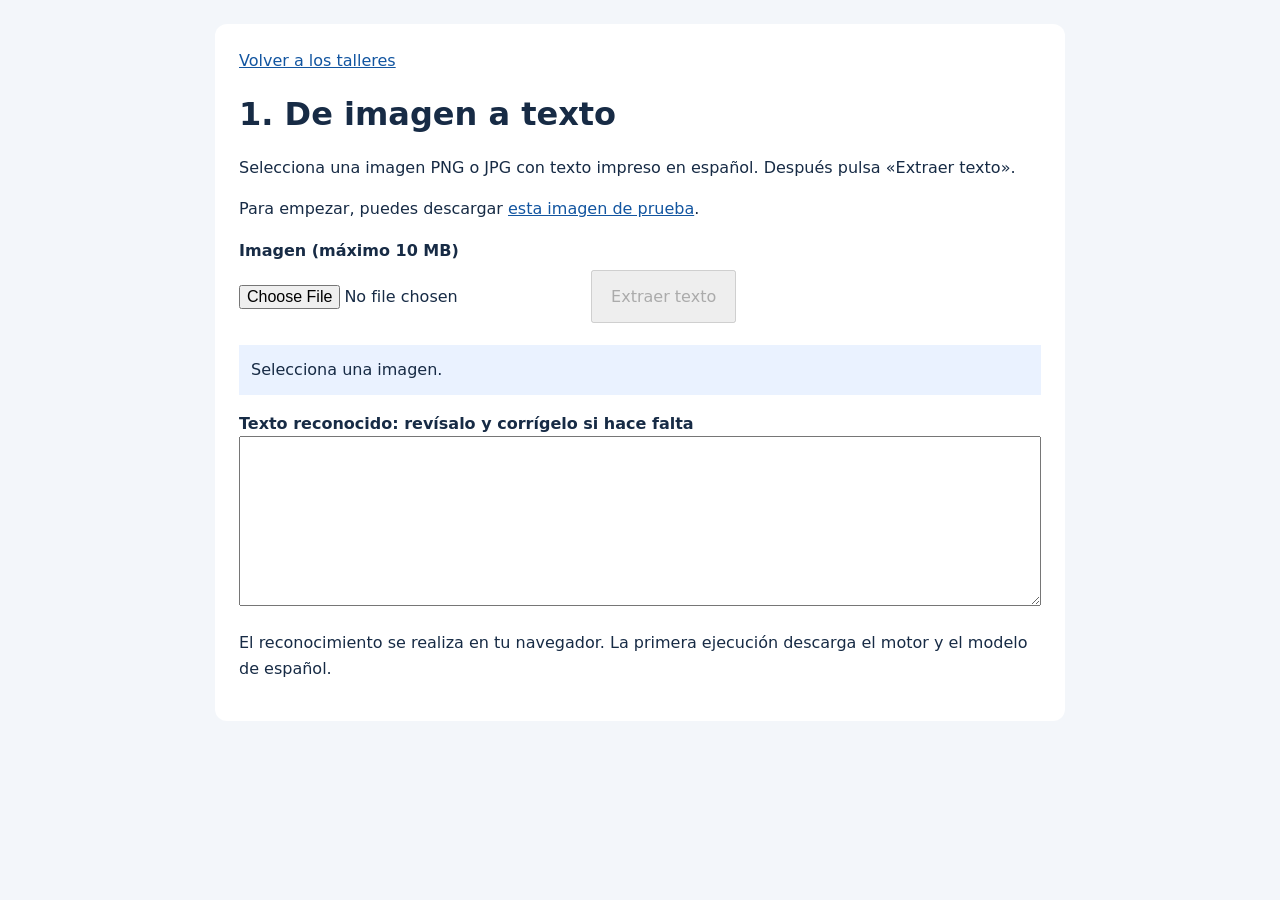
==== 01-ocr/index.html @ 95623c6a "Añade tres minitalleres guiados de IA local para DWEC" ====
<!doctype html>
<html lang="es">
<head>
  <meta charset="utf-8">
  <meta name="viewport" content="width=device-width, initial-scale=1">
  <title>Taller 1 · OCR</title>
  <link rel="stylesheet" href="../estilos.css">
  <script src="app.js" defer></script>
</head>
<body><main>
  <a href="../">Volver a los talleres</a>
  <h1>1. De imagen a texto</h1>
  <p>Selecciona una imagen PNG o JPG con texto impreso en español. Después pulsa «Extraer texto».</p>
  <p>Para empezar, puedes descargar <a href="ejemplo.png" download>esta imagen de prueba</a>.</p>
  <label for="imagen">Imagen (máximo 10 MB)</label>
  <input id="imagen" type="file" accept="image/png,image/jpeg,image/webp">
  <img id="vista" alt="Vista previa de la imagen seleccionada" hidden>
  <button id="extraer" disabled>Extraer texto</button>
  <p id="estado" class="estado" role="status">Selecciona una imagen.</p>
  <label for="resultado">Texto reconocido: revísalo y corrígelo si hace falta</label>
  <textarea id="resultado" spellcheck="true"></textarea>
  <p>El reconocimiento se realiza en tu navegador. La primera ejecución descarga el motor y el modelo de español.</p>
</main></body>
</html>
---- estilos.css ----
:root { font-family: system-ui, sans-serif; color: #172b45; background: #f3f6fa; }
body { max-width: 850px; margin: auto; padding: 24px; line-height: 1.6; }
main { background: white; padding: 24px; border-radius: 12px; }
h1 { line-height: 1.2; }
a { color: #1255a0; }
button, input, textarea { font: inherit; }
button { padding: 12px 18px; margin: 6px 6px 6px 0; cursor: pointer; }
button:disabled { cursor: wait; }
:focus-visible { outline: 3px solid #a04400; outline-offset: 3px; }
label { display: block; font-weight: bold; margin-top: 16px; }
textarea { box-sizing: border-box; width: 100%; min-height: 170px; padding: 12px; }
input { max-width: 100%; }
video, img { display: block; max-width: 100%; max-height: 360px; margin: 12px 0; }
audio { max-width: 100%; }
.estado { padding: 12px; background: #eaf2ff; min-height: 1.6em; }
.tarjeta { border: 2px solid #bbc9da; padding: 20px; font-size: 1.3rem; }
code { background: #eef1f5; padding: 2px 5px; }
[hidden] { display: none !important; }
@media (max-width: 500px) { body { padding: 12px; } main { padding: 16px; } }
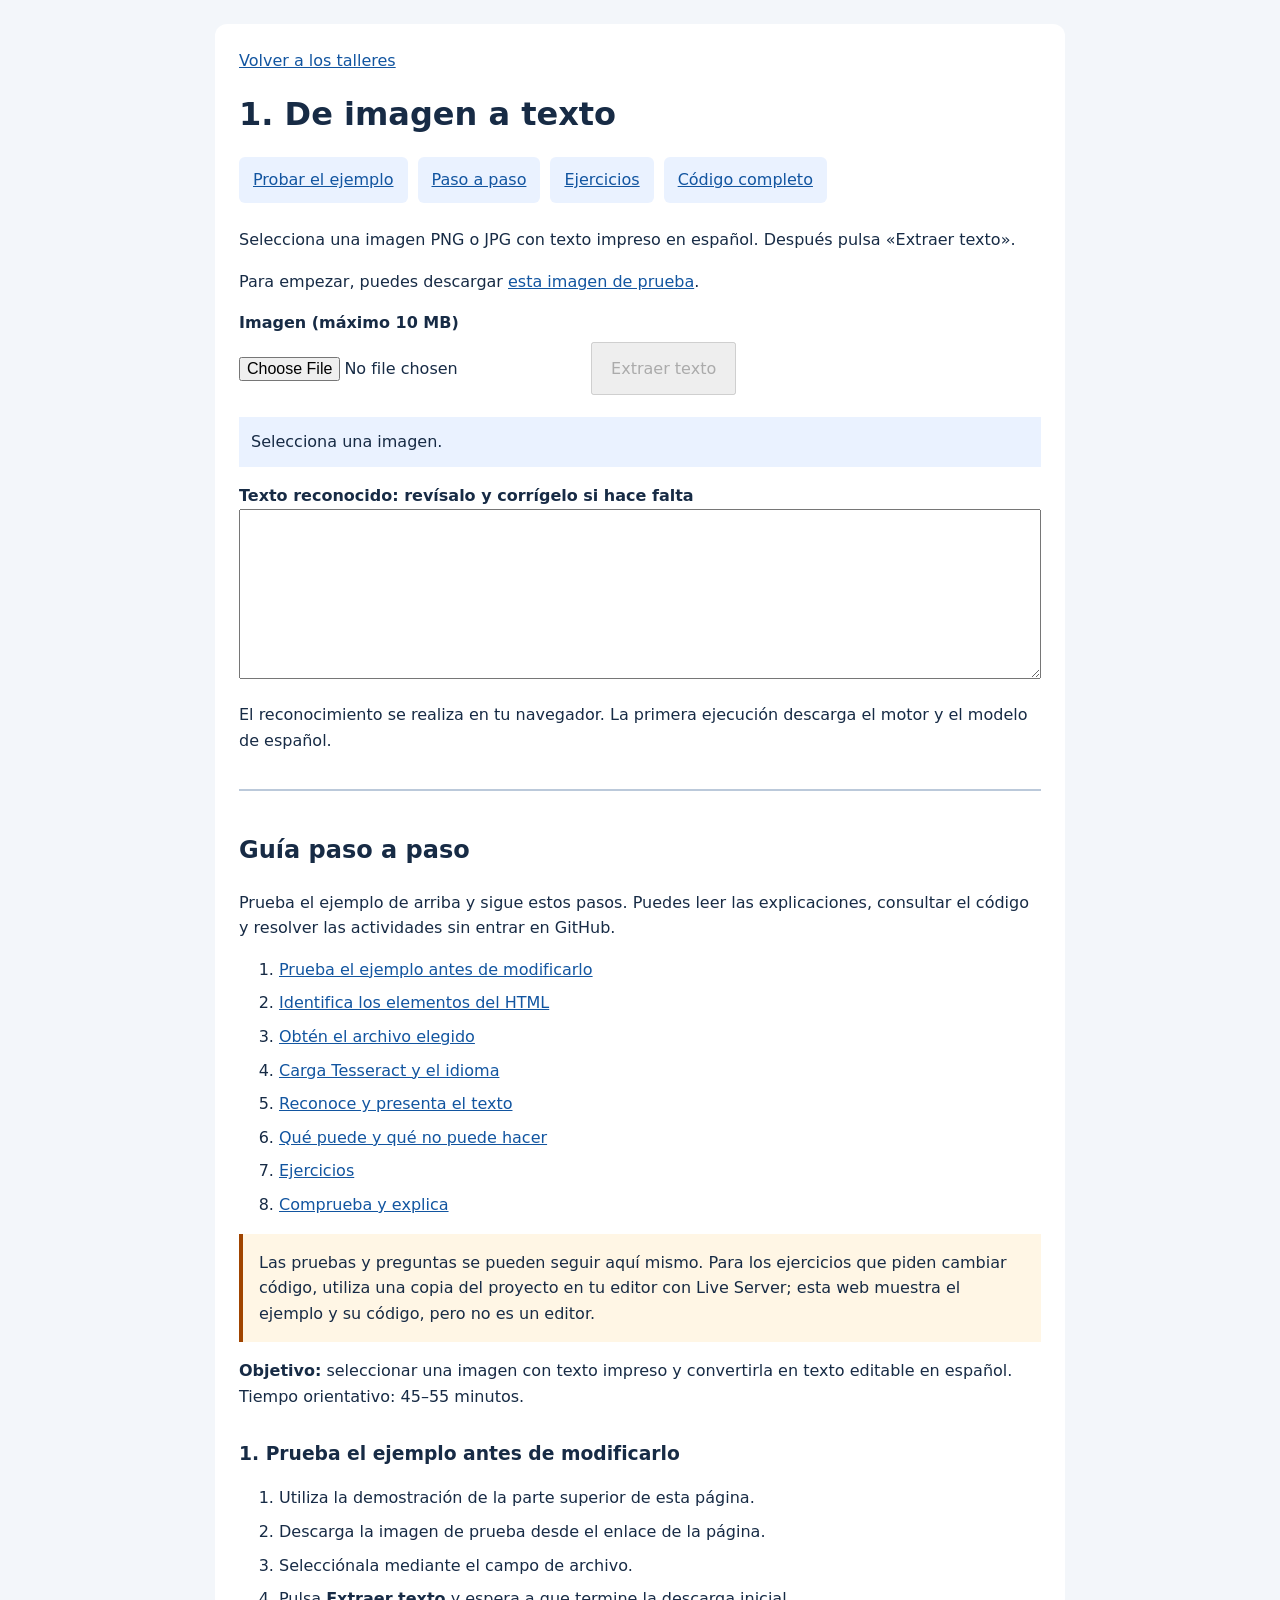
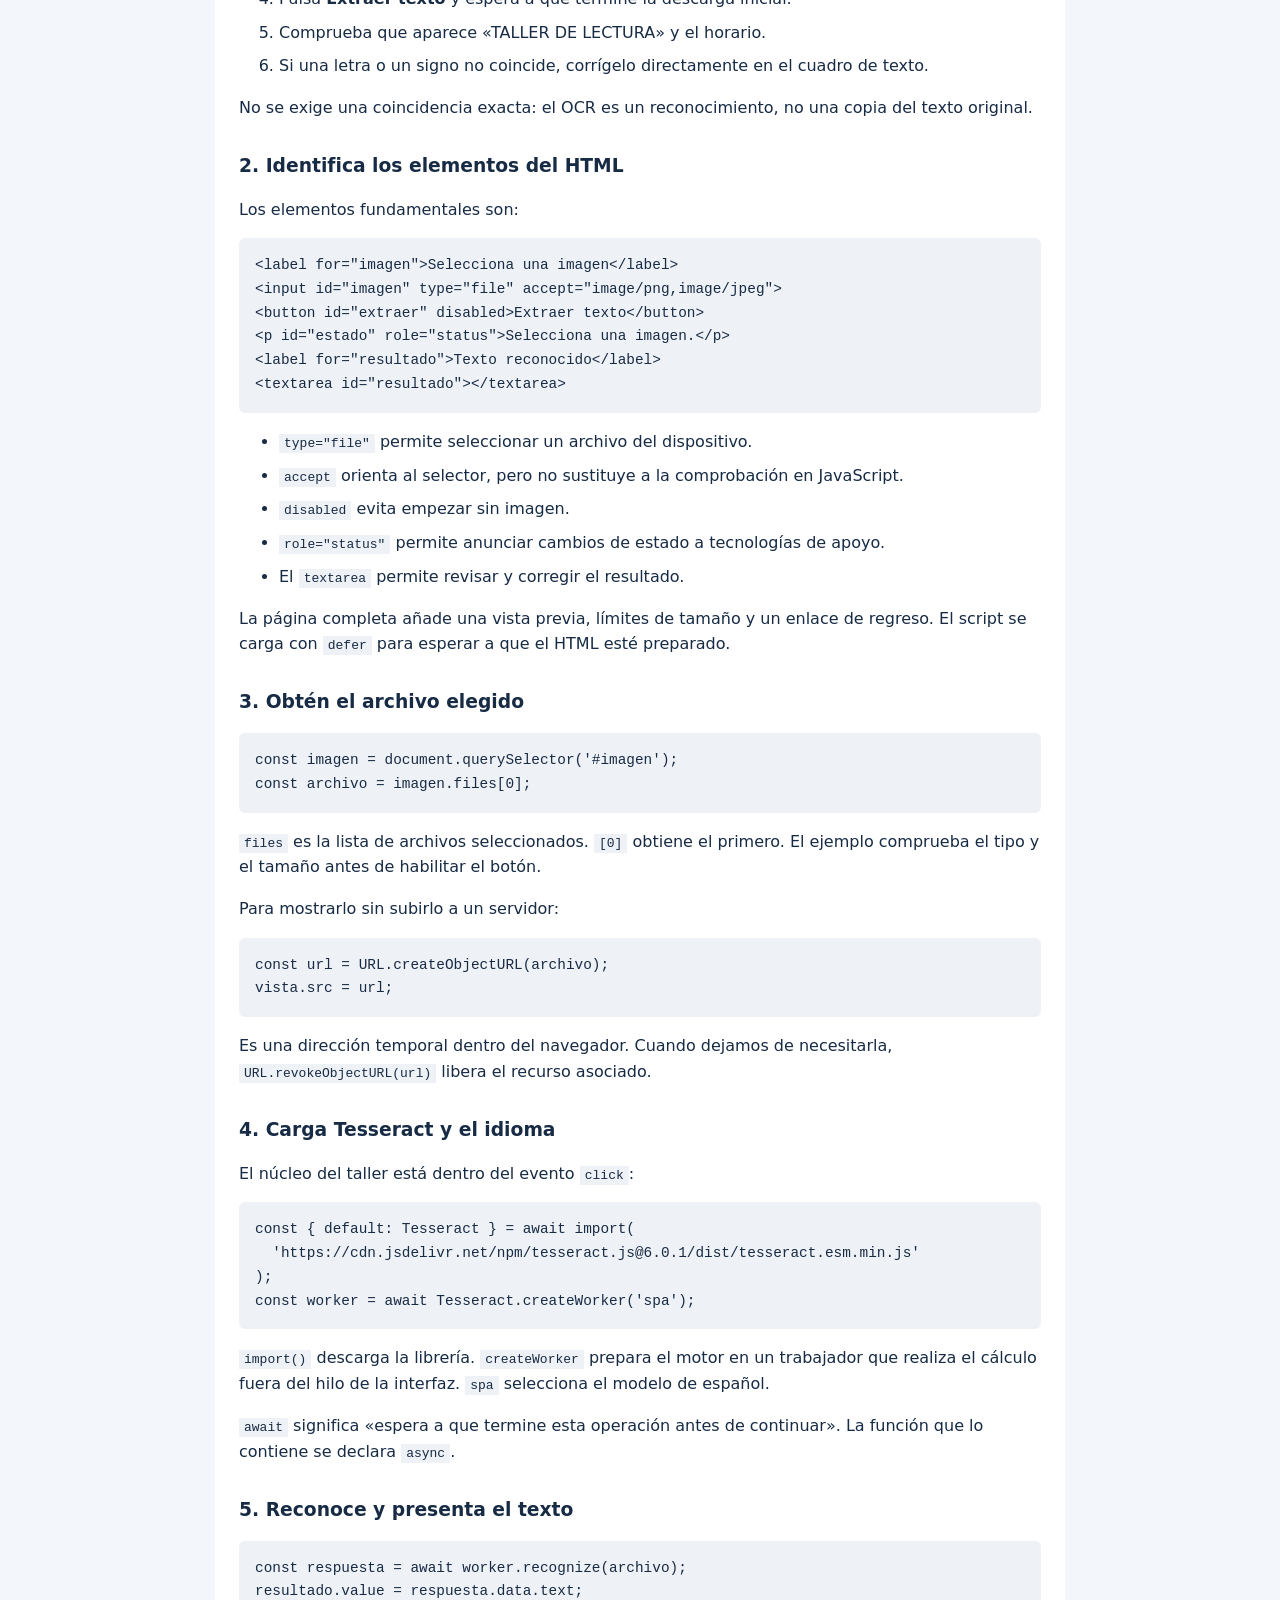
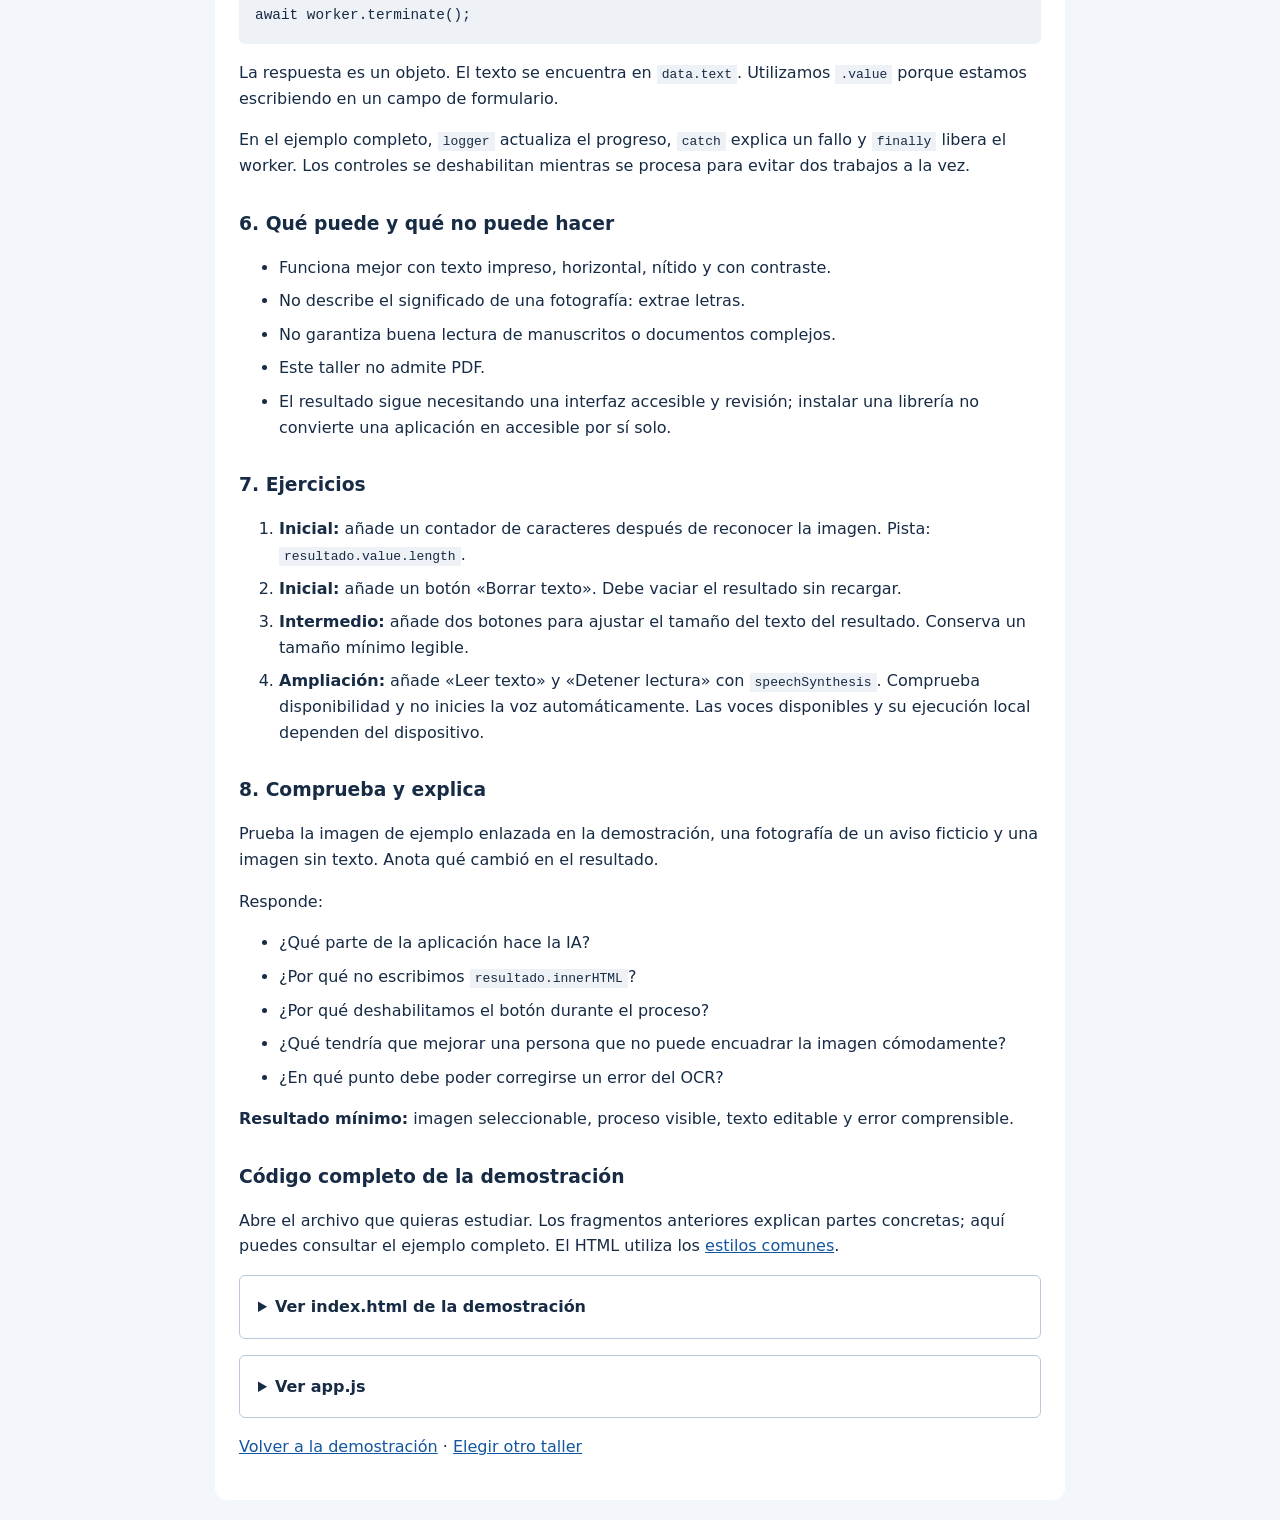
==== commit b78581d6: "Integra guías paso a paso, ejercicios y código en la web" ====
--- a/01-ocr/index.html
+++ b/01-ocr/index.html
@@ -10,6 +10,8 @@
 <body><main>
   <a href="../">Volver a los talleres</a>
   <h1>1. De imagen a texto</h1>
+  <nav class="navegacion-taller" aria-label="Secciones del taller"><a href="#demo">Probar el ejemplo</a><a href="#guia">Paso a paso</a><a href="#ejercicios">Ejercicios</a><a href="#codigo">Código completo</a></nav>
+  <section id="demo" aria-label="Demostración interactiva">
   <p>Selecciona una imagen PNG o JPG con texto impreso en español. Después pulsa «Extraer texto».</p>
   <p>Para empezar, puedes descargar <a href="ejemplo.png" download>esta imagen de prueba</a>.</p>
   <label for="imagen">Imagen (máximo 10 MB)</label>
@@ -20,5 +22,186 @@
   <label for="resultado">Texto reconocido: revísalo y corrígelo si hace falta</label>
   <textarea id="resultado" spellcheck="true"></textarea>
   <p>El reconocimiento se realiza en tu navegador. La primera ejecución descarga el motor y el modelo de español.</p>
+</section>
+
+<section class="guia" id="guia" aria-labelledby="titulo-guia">
+  <h2 id="titulo-guia">Guía paso a paso</h2>
+  <p>Prueba el ejemplo de arriba y sigue estos pasos. Puedes leer las explicaciones, consultar el código y resolver las actividades sin entrar en GitHub.</p>
+  <nav aria-label="Índice de la guía"><ol><li><a href="#paso-1">Prueba el ejemplo antes de modificarlo</a></li><li><a href="#paso-2">Identifica los elementos del HTML</a></li><li><a href="#paso-3">Obtén el archivo elegido</a></li><li><a href="#paso-4">Carga Tesseract y el idioma</a></li><li><a href="#paso-5">Reconoce y presenta el texto</a></li><li><a href="#paso-6">Qué puede y qué no puede hacer</a></li><li><a href="#ejercicios">Ejercicios</a></li><li><a href="#paso-8">Comprueba y explica</a></li></ol></nav>
+  <p class="nota-guia">Las pruebas y preguntas se pueden seguir aquí mismo. Para los ejercicios que piden cambiar código, utiliza una copia del proyecto en tu editor con Live Server; esta web muestra el ejemplo y su código, pero no es un editor.</p>
+  <p><strong>Objetivo:</strong> seleccionar una imagen con texto impreso y convertirla en texto editable en español. Tiempo orientativo: 45–55 minutos.</p>
+<h3 id="paso-1">1. Prueba el ejemplo antes de modificarlo</h3>
+<ol>
+<li>Utiliza la demostración de la parte superior de esta página.</li>
+<li>Descarga la imagen de prueba desde el enlace de la página.</li>
+<li>Selecciónala mediante el campo de archivo.</li>
+<li>Pulsa <strong>Extraer texto</strong> y espera a que termine la descarga inicial.</li>
+<li>Comprueba que aparece «TALLER DE LECTURA» y el horario.</li>
+<li>Si una letra o un signo no coincide, corrígelo directamente en el cuadro de texto.</li>
+</ol>
+<p>No se exige una coincidencia exacta: el OCR es un reconocimiento, no una copia del texto original.</p>
+<h3 id="paso-2">2. Identifica los elementos del HTML</h3>
+<p>Los elementos fundamentales son:</p>
+<pre tabindex="0" role="region" aria-label="Ejemplo de código; desplazable horizontalmente"><code class="language-html">&lt;label for=&quot;imagen&quot;&gt;Selecciona una imagen&lt;/label&gt;
+&lt;input id=&quot;imagen&quot; type=&quot;file&quot; accept=&quot;image/png,image/jpeg&quot;&gt;
+&lt;button id=&quot;extraer&quot; disabled&gt;Extraer texto&lt;/button&gt;
+&lt;p id=&quot;estado&quot; role=&quot;status&quot;&gt;Selecciona una imagen.&lt;/p&gt;
+&lt;label for=&quot;resultado&quot;&gt;Texto reconocido&lt;/label&gt;
+&lt;textarea id=&quot;resultado&quot;&gt;&lt;/textarea&gt;
+</code></pre>
+<ul>
+<li><code>type=&quot;file&quot;</code> permite seleccionar un archivo del dispositivo.</li>
+<li><code>accept</code> orienta al selector, pero no sustituye a la comprobación en JavaScript.</li>
+<li><code>disabled</code> evita empezar sin imagen.</li>
+<li><code>role=&quot;status&quot;</code> permite anunciar cambios de estado a tecnologías de apoyo.</li>
+<li>El <code>textarea</code> permite revisar y corregir el resultado.</li>
+</ul>
+<p>La página completa añade una vista previa, límites de tamaño y un enlace de regreso. El script se carga con <code>defer</code> para esperar a que el HTML esté preparado.</p>
+<h3 id="paso-3">3. Obtén el archivo elegido</h3>
+<pre tabindex="0" role="region" aria-label="Ejemplo de código; desplazable horizontalmente"><code class="language-javascript">const imagen = document.querySelector(&#39;#imagen&#39;);
+const archivo = imagen.files[0];
+</code></pre>
+<p><code>files</code> es la lista de archivos seleccionados. <code>[0]</code> obtiene el primero. El ejemplo comprueba el tipo y el tamaño antes de habilitar el botón.</p>
+<p>Para mostrarlo sin subirlo a un servidor:</p>
+<pre tabindex="0" role="region" aria-label="Ejemplo de código; desplazable horizontalmente"><code class="language-javascript">const url = URL.createObjectURL(archivo);
+vista.src = url;
+</code></pre>
+<p>Es una dirección temporal dentro del navegador. Cuando dejamos de necesitarla, <code>URL.revokeObjectURL(url)</code> libera el recurso asociado.</p>
+<h3 id="paso-4">4. Carga Tesseract y el idioma</h3>
+<p>El núcleo del taller está dentro del evento <code>click</code>:</p>
+<pre tabindex="0" role="region" aria-label="Ejemplo de código; desplazable horizontalmente"><code class="language-javascript">const { default: Tesseract } = await import(
+  &#39;https://cdn.jsdelivr.net/npm/tesseract.js@6.0.1/dist/tesseract.esm.min.js&#39;
+);
+const worker = await Tesseract.createWorker(&#39;spa&#39;);
+</code></pre>
+<p><code>import()</code> descarga la librería. <code>createWorker</code> prepara el motor en un trabajador que realiza el cálculo fuera del hilo de la interfaz. <code>spa</code> selecciona el modelo de español.</p>
+<p><code>await</code> significa «espera a que termine esta operación antes de continuar». La función que lo contiene se declara <code>async</code>.</p>
+<h3 id="paso-5">5. Reconoce y presenta el texto</h3>
+<pre tabindex="0" role="region" aria-label="Ejemplo de código; desplazable horizontalmente"><code class="language-javascript">const respuesta = await worker.recognize(archivo);
+resultado.value = respuesta.data.text;
+await worker.terminate();
+</code></pre>
+<p>La respuesta es un objeto. El texto se encuentra en <code>data.text</code>. Utilizamos <code>.value</code> porque estamos escribiendo en un campo de formulario.</p>
+<p>En el ejemplo completo, <code>logger</code> actualiza el progreso, <code>catch</code> explica un fallo y <code>finally</code> libera el worker. Los controles se deshabilitan mientras se procesa para evitar dos trabajos a la vez.</p>
+<h3 id="paso-6">6. Qué puede y qué no puede hacer</h3>
+<ul>
+<li>Funciona mejor con texto impreso, horizontal, nítido y con contraste.</li>
+<li>No describe el significado de una fotografía: extrae letras.</li>
+<li>No garantiza buena lectura de manuscritos o documentos complejos.</li>
+<li>Este taller no admite PDF.</li>
+<li>El resultado sigue necesitando una interfaz accesible y revisión; instalar una librería no convierte una aplicación en accesible por sí solo.</li>
+</ul>
+<h3 id="ejercicios">7. Ejercicios</h3>
+<ol>
+<li><strong>Inicial:</strong> añade un contador de caracteres después de reconocer la imagen. Pista: <code>resultado.value.length</code>.</li>
+<li><strong>Inicial:</strong> añade un botón «Borrar texto». Debe vaciar el resultado sin recargar.</li>
+<li><strong>Intermedio:</strong> añade dos botones para ajustar el tamaño del texto del resultado. Conserva un tamaño mínimo legible.</li>
+<li><strong>Ampliación:</strong> añade «Leer texto» y «Detener lectura» con <code>speechSynthesis</code>. Comprueba disponibilidad y no inicies la voz automáticamente. Las voces disponibles y su ejecución local dependen del dispositivo.</li>
+</ol>
+<h3 id="paso-8">8. Comprueba y explica</h3>
+<p>Prueba la imagen de ejemplo enlazada en la demostración, una fotografía de un aviso ficticio y una imagen sin texto. Anota qué cambió en el resultado.</p>
+<p>Responde:</p>
+<ul>
+<li>¿Qué parte de la aplicación hace la IA?</li>
+<li>¿Por qué no escribimos <code>resultado.innerHTML</code>?</li>
+<li>¿Por qué deshabilitamos el botón durante el proceso?</li>
+<li>¿Qué tendría que mejorar una persona que no puede encuadrar la imagen cómodamente?</li>
+<li>¿En qué punto debe poder corregirse un error del OCR?</li>
+</ul>
+<p><strong>Resultado mínimo:</strong> imagen seleccionable, proceso visible, texto editable y error comprensible.</p>
+
+  <h3 id="codigo">Código completo de la demostración</h3>
+  <p>Abre el archivo que quieras estudiar. Los fragmentos anteriores explican partes concretas; aquí puedes consultar el ejemplo completo. El HTML utiliza los <a href="../estilos.css">estilos comunes</a>.</p>
+  <details><summary>Ver index.html de la demostración</summary><pre tabindex="0" role="region" aria-label="Código de index.html"><code>&lt;!doctype html&gt;
+&lt;html lang=&quot;es&quot;&gt;
+&lt;head&gt;
+  &lt;meta charset=&quot;utf-8&quot;&gt;
+  &lt;meta name=&quot;viewport&quot; content=&quot;width=device-width, initial-scale=1&quot;&gt;
+  &lt;title&gt;Taller 1 · OCR&lt;/title&gt;
+  &lt;link rel=&quot;stylesheet&quot; href=&quot;../estilos.css&quot;&gt;
+  &lt;script src=&quot;app.js&quot; defer&gt;&lt;/script&gt;
+&lt;/head&gt;
+&lt;body&gt;&lt;main&gt;
+  &lt;a href=&quot;../&quot;&gt;Volver a los talleres&lt;/a&gt;
+  &lt;h1&gt;1. De imagen a texto&lt;/h1&gt;
+  &lt;p&gt;Selecciona una imagen PNG o JPG con texto impreso en español. Después pulsa «Extraer texto».&lt;/p&gt;
+  &lt;p&gt;Para empezar, puedes descargar &lt;a href=&quot;ejemplo.png&quot; download&gt;esta imagen de prueba&lt;/a&gt;.&lt;/p&gt;
+  &lt;label for=&quot;imagen&quot;&gt;Imagen (máximo 10 MB)&lt;/label&gt;
+  &lt;input id=&quot;imagen&quot; type=&quot;file&quot; accept=&quot;image/png,image/jpeg,image/webp&quot;&gt;
+  &lt;img id=&quot;vista&quot; alt=&quot;Vista previa de la imagen seleccionada&quot; hidden&gt;
+  &lt;button id=&quot;extraer&quot; disabled&gt;Extraer texto&lt;/button&gt;
+  &lt;p id=&quot;estado&quot; class=&quot;estado&quot; role=&quot;status&quot;&gt;Selecciona una imagen.&lt;/p&gt;
+  &lt;label for=&quot;resultado&quot;&gt;Texto reconocido: revísalo y corrígelo si hace falta&lt;/label&gt;
+  &lt;textarea id=&quot;resultado&quot; spellcheck=&quot;true&quot;&gt;&lt;/textarea&gt;
+  &lt;p&gt;El reconocimiento se realiza en tu navegador. La primera ejecución descarga el motor y el modelo de español.&lt;/p&gt;
+&lt;/main&gt;&lt;/body&gt;
+&lt;/html&gt;
+</code></pre></details>
+<details><summary>Ver app.js</summary><pre tabindex="0" role="region" aria-label="Código de app.js"><code>// 1. Seleccionamos los elementos del HTML.
+const imagen = document.querySelector('#imagen');
+const vista = document.querySelector('#vista');
+const extraer = document.querySelector('#extraer');
+const estado = document.querySelector('#estado');
+const resultado = document.querySelector('#resultado');
+let urlImagen;
+
+// 2. Mostramos una vista previa sin subir el archivo a Internet.
+imagen.addEventListener('change', () =&gt; {
+  if (urlImagen) URL.revokeObjectURL(urlImagen);
+  vista.hidden = true;
+  extraer.disabled = true;
+  resultado.value = '';
+  const archivo = imagen.files[0];
+  if (!archivo) return;
+  if (!['image/png', 'image/jpeg', 'image/webp'].includes(archivo.type)
+      || archivo.size &gt; 10 * 1024 * 1024) {
+    estado.textContent = 'Elige un PNG, JPG o WebP de hasta 10 MB.';
+    return;
+  }
+  urlImagen = URL.createObjectURL(archivo);
+  vista.src = urlImagen;
+  vista.hidden = false;
+  extraer.disabled = false;
+  estado.textContent = 'Imagen preparada. Pulsa Extraer texto.';
+});
+
+// 3. Cargamos la librería solo cuando se necesita.
+extraer.addEventListener('click', async () =&gt; {
+  extraer.disabled = true;
+  imagen.disabled = true;
+  resultado.value = '';
+  estado.textContent = 'Cargando el motor OCR y el idioma español…';
+  let worker;
+  try {
+    const { default: Tesseract } = await import(
+      'https://cdn.jsdelivr.net/npm/tesseract.js@6.0.1/dist/tesseract.esm.min.js'
+    );
+    // Un worker realiza el trabajo pesado fuera del hilo de la interfaz.
+    worker = await Tesseract.createWorker('spa', 1, {
+      logger: (mensaje) =&gt; {
+        if (mensaje.status === 'recognizing text') {
+          estado.textContent = `Reconociendo texto: ${Math.round(mensaje.progress * 100)} %`;
+        }
+      }
+    });
+    // 4. Entregamos el archivo al motor y esperamos su resultado.
+    const respuesta = await worker.recognize(imagen.files[0]);
+    resultado.value = respuesta.data.text;
+    estado.textContent = resultado.value.trim()
+      ? 'Terminado. Revisa el texto: el OCR puede equivocarse.'
+      : 'No se ha encontrado texto. Prueba una imagen más nítida.';
+  } catch (error) {
+    console.error(error);
+    estado.textContent = 'No se pudo leer la imagen. Comprueba la conexión y prueba otra imagen.';
+  } finally {
+    // 5. Liberamos recursos, también si se ha producido un error.
+    if (worker) await worker.terminate();
+    extraer.disabled = false;
+    imagen.disabled = false;
+  }
+});
+</code></pre></details>
+  <p><a href="#demo">Volver a la demostración</a> · <a href="../">Elegir otro taller</a></p>
+</section>
 </main></body>
 </html>
--- a/estilos.css
+++ b/estilos.css
@@ -17,3 +17,22 @@
 code { background: #eef1f5; padding: 2px 5px; }
 [hidden] { display: none !important; }
 @media (max-width: 500px) { body { padding: 12px; } main { padding: 16px; } }
+.navegacion-taller { display: flex; flex-wrap: wrap; gap: 10px; margin: 24px 0; }
+.navegacion-taller a { padding: 10px 14px; background: #eaf2ff; border-radius: 6px; }
+.guia { border-top: 2px solid #bbc9da; margin-top: 36px; padding-top: 20px; }
+.guia h3 { margin-top: 32px; line-height: 1.35; }
+.guia p, .guia li { overflow-wrap: anywhere; }
+.guia li { margin-bottom: 8px; }
+.guia pre { max-width: 100%; overflow-x: auto; padding: 16px; background: #eef1f5; border-radius: 6px; font-size: .9rem; line-height: 1.65; }
+.guia pre code { padding: 0; background: none; white-space: pre; }
+.guia details { margin: 16px 0; border: 1px solid #bbc9da; padding: 12px; border-radius: 6px; }
+.guia summary { cursor: pointer; font-weight: bold; padding: 6px; }
+.nota-guia { background: #fff6e5; border-left: 4px solid #a04400; padding: 16px; }
+[id] { scroll-margin-top: 20px; }
+@media print {
+  body { max-width: none; background: white; padding: 0; }
+  main { padding: 0; }
+  .navegacion-taller, #demo, .guia details { display: none; }
+  .guia { border: 0; margin: 0; }
+  .guia pre, .guia pre code { white-space: pre-wrap; overflow-wrap: anywhere; }
+}
